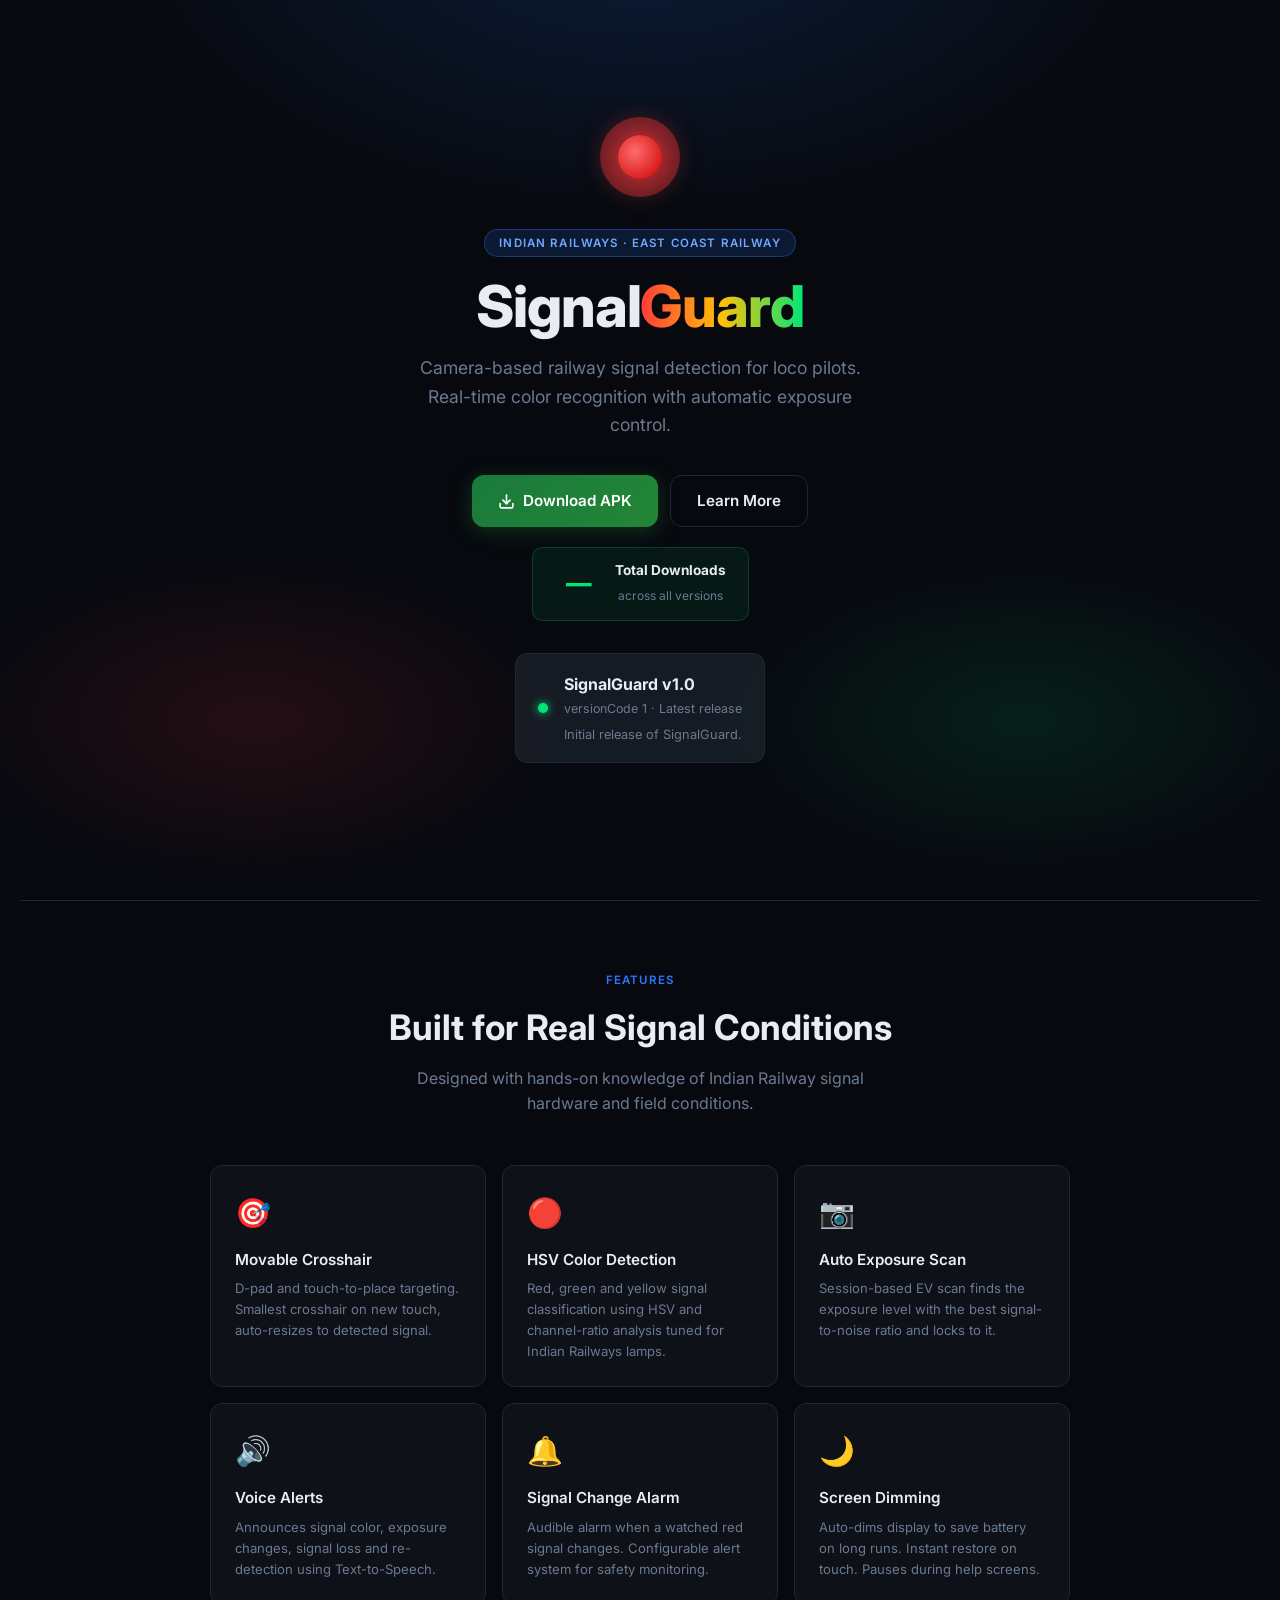
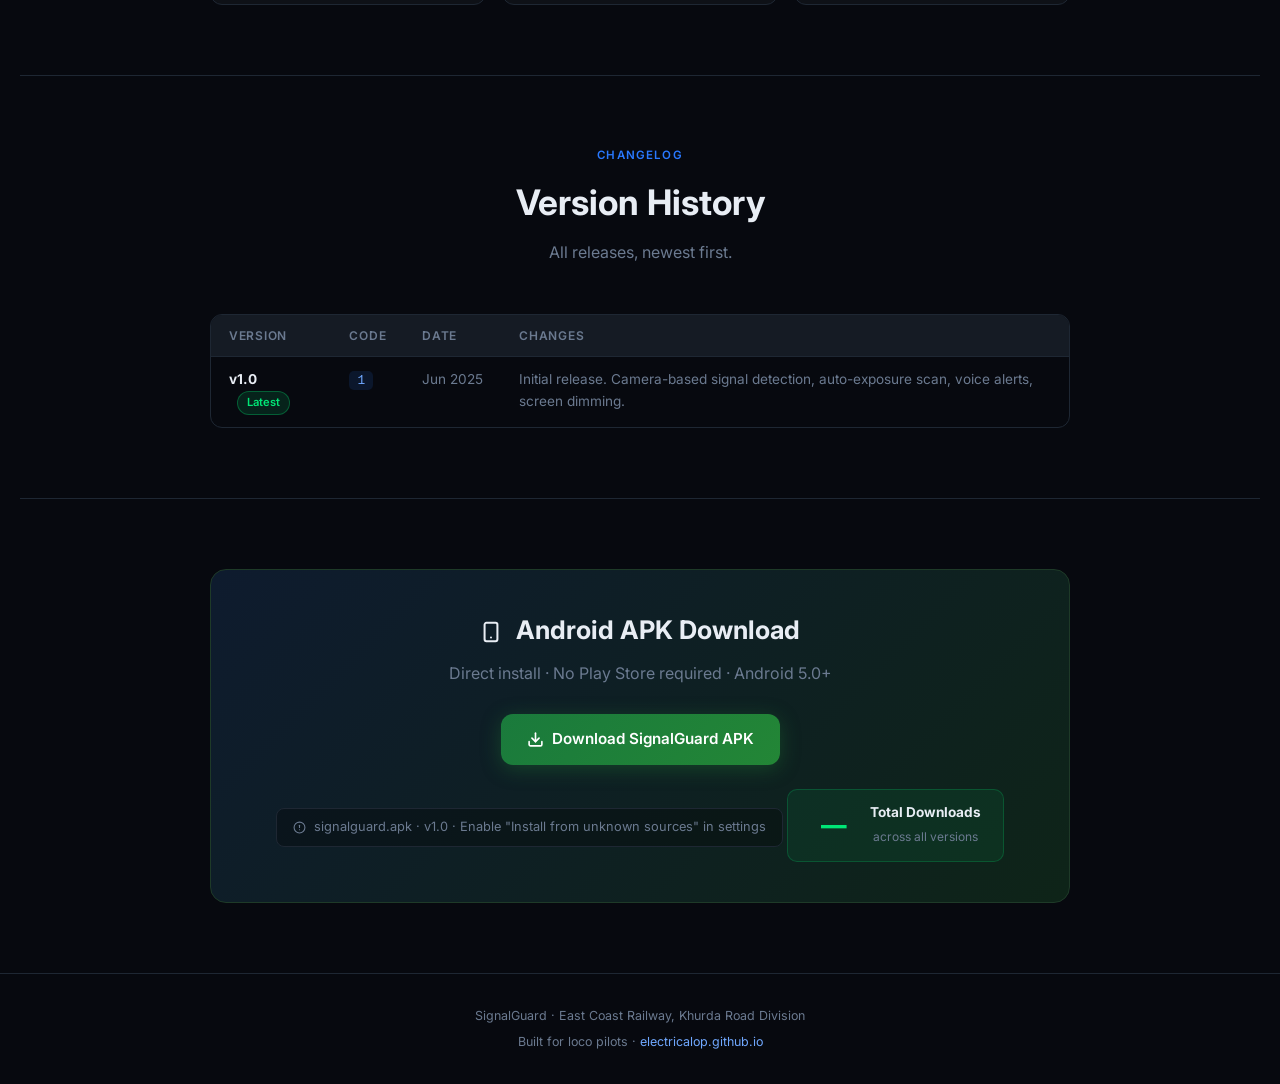
==== index.html @ e1ad4a29 "Update index.html" ====
<!DOCTYPE html>
<html lang="en">
<head>
<meta charset="UTF-8"/>
<meta name="viewport" content="width=device-width, initial-scale=1.0"/>
<title>SignalGuard – Railway Signal Detector</title>
<style>
@import url('https://fonts.googleapis.com/css2?family=Inter:wght@400;500;600;700;800&display=swap');
:root{--bg:#07090f;--s1:#0e1117;--s2:#151b24;--border:#1e2733;--red:#ff3b3b;--yellow:#ffc107;--green:#00e676;--blue:#2979ff;--text:#e8edf4;--muted:#6b7a90;--r:12px}
*,*::before,*::after{box-sizing:border-box;margin:0;padding:0}
body{background:var(--bg);color:var(--text);font-family:'Inter',system-ui,sans-serif;line-height:1.6;overflow-x:hidden}

/* HERO */
.hero{position:relative;min-height:100vh;display:flex;flex-direction:column;align-items:center;justify-content:center;text-align:center;padding:60px 20px 80px;overflow:hidden}
.hero::before{content:'';position:absolute;inset:0;background:radial-gradient(ellipse 60% 50% at 50% -10%,rgba(41,121,255,.18) 0%,transparent 70%),radial-gradient(ellipse 40% 30% at 20% 80%,rgba(255,59,59,.12) 0%,transparent 60%),radial-gradient(ellipse 40% 30% at 80% 80%,rgba(0,230,118,.10) 0%,transparent 60%);pointer-events:none}

/* Signal lamp */
.signal-lamp{position:relative;width:80px;height:80px;margin:0 auto 32px}
.signal-lamp .ring{position:absolute;inset:0;border-radius:50%;animation:pulse 2.4s ease-in-out infinite}
.signal-lamp .ring:nth-child(1){background:rgba(255,59,59,.25);animation-delay:0s}
.signal-lamp .ring:nth-child(2){background:rgba(255,59,59,.15);animation-delay:.3s}
.signal-lamp .core{position:absolute;inset:18px;border-radius:50%;background:radial-gradient(circle at 38% 38%,#ff6b6b,#cc0000);box-shadow:0 0 28px 8px rgba(255,59,59,.6)}
@keyframes pulse{0%,100%{transform:scale(1);opacity:1}50%{transform:scale(1.4);opacity:0}}

.hero-tag{display:inline-block;background:rgba(41,121,255,.15);border:1px solid rgba(41,121,255,.35);color:#70a8ff;font-size:.72rem;font-weight:600;letter-spacing:.1em;text-transform:uppercase;padding:4px 14px;border-radius:20px;margin-bottom:18px}
.hero h1{font-size:clamp(2rem,8vw,3.6rem);font-weight:800;letter-spacing:-.02em;line-height:1.1;margin-bottom:16px}
.hero h1 span{background:linear-gradient(90deg,var(--red),var(--yellow) 50%,var(--green));-webkit-background-clip:text;-webkit-text-fill-color:transparent;background-clip:text}
.hero p{font-size:clamp(.9rem,2.5vw,1.1rem);color:var(--muted);max-width:480px;margin:0 auto 36px}

/* Buttons */
.btn-row{display:flex;gap:12px;justify-content:center;flex-wrap:wrap}
.btn{display:inline-flex;align-items:center;gap:8px;padding:13px 26px;border-radius:var(--r);font-size:.95rem;font-weight:600;text-decoration:none;cursor:pointer;border:none;transition:filter .15s,transform .12s}
.btn:hover{filter:brightness(1.12);transform:translateY(-1px)}
.btn:active{transform:translateY(0);filter:brightness(.95)}
.btn-primary{background:linear-gradient(135deg,#1a7a3c,#238636);color:#fff;box-shadow:0 4px 20px rgba(35,134,54,.35)}
.btn-outline{background:transparent;color:var(--text);border:1px solid var(--border)}

/* Counter */
.dl-counter{display:inline-flex;align-items:center;gap:12px;background:rgba(0,230,118,.07);border:1px solid rgba(0,230,118,.2);border-radius:10px;padding:12px 22px;margin-top:20px}
.dl-counter .count-num{font-size:1.6rem;font-weight:800;color:var(--green);min-width:48px;text-align:center;letter-spacing:-.02em}
.dl-counter .count-label strong{display:block;color:var(--text);font-size:.85rem}
.dl-counter .count-label span{font-size:.75rem;color:var(--muted)}

/* Version card */
.version-card{margin:32px auto 0;max-width:420px;background:var(--s2);border:1px solid var(--border);border-radius:var(--r);padding:18px 22px;text-align:left;display:flex;align-items:center;gap:16px}
.ver-dot{width:10px;height:10px;border-radius:50%;background:var(--green);box-shadow:0 0 8px var(--green);flex-shrink:0}
.ver-info{flex:1}
.ver-info strong{font-size:1rem}
.ver-info small{color:var(--muted);font-size:.78rem;display:block;margin-top:2px}
#ver-changelog{color:var(--muted);font-size:.8rem;margin-top:6px;line-height:1.5}

/* Section */
section{max-width:900px;margin:0 auto;padding:70px 20px}
.section-label{text-align:center;font-size:.72rem;font-weight:600;letter-spacing:.1em;text-transform:uppercase;color:var(--blue);margin-bottom:10px}
section>h2{text-align:center;font-size:clamp(1.5rem,4vw,2.2rem);font-weight:700;margin-bottom:10px}
section>.sub{text-align:center;color:var(--muted);max-width:500px;margin:0 auto 48px}

/* Feature grid */
.feature-grid{display:grid;grid-template-columns:repeat(auto-fit,minmax(220px,1fr));gap:16px}
.feature-card{background:var(--s1);border:1px solid var(--border);border-radius:var(--r);padding:24px;transition:border-color .2s,transform .2s}
.feature-card:hover{border-color:rgba(41,121,255,.4);transform:translateY(-3px)}
.feature-icon{font-size:1.8rem;margin-bottom:12px}
.feature-card h3{font-size:.95rem;font-weight:600;margin-bottom:6px}
.feature-card p{font-size:.82rem;color:var(--muted)}

/* Divider */
.divider{border:none;border-top:1px solid var(--border);margin:0 20px}

/* History table */
.history-wrap{overflow-x:auto;border-radius:var(--r);border:1px solid var(--border)}
table{width:100%;border-collapse:collapse;font-size:.85rem}
thead tr{background:var(--s2);border-bottom:1px solid var(--border)}
th{padding:11px 18px;text-align:left;font-weight:600;color:var(--muted);font-size:.75rem;text-transform:uppercase;letter-spacing:.06em}
td{padding:12px 18px;border-bottom:1px solid #111820;vertical-align:top}
tr:last-child td{border-bottom:none}
tr:hover td{background:rgba(255,255,255,.02)}
.tag-latest{display:inline-block;background:rgba(0,230,118,.12);border:1px solid rgba(0,230,118,.3);color:var(--green);font-size:.7rem;font-weight:600;padding:2px 9px;border-radius:12px;margin-left:8px;vertical-align:middle}
.code-tag{font-family:monospace;background:rgba(41,121,255,.12);color:#70a8ff;padding:2px 8px;border-radius:5px;font-size:.8rem}
.note{color:var(--muted)}

/* Download box */
.download-box{background:linear-gradient(135deg,#0e1b2e,#0e2418);border:1px solid #1e3a28;border-radius:16px;padding:40px 32px;text-align:center}
.download-box h2{font-size:1.6rem;font-weight:700;margin-bottom:10px}
.download-box>p{color:var(--muted);margin-bottom:28px}
.file-info{display:inline-flex;align-items:center;gap:8px;background:rgba(0,0,0,.3);border:1px solid var(--border);border-radius:8px;padding:8px 16px;font-size:.8rem;color:var(--muted);margin-top:16px}

/* Footer */
footer{border-top:1px solid var(--border);text-align:center;padding:32px 20px;font-size:.78rem;color:var(--muted)}
footer a{color:#70a8ff;text-decoration:none}
footer a:hover{text-decoration:underline}

/* Mobile */
@media(max-width:480px){
  .btn{padding:11px 18px;font-size:.88rem}
  .download-box{padding:28px 18px}
  .dl-counter{padding:10px 16px}
}
</style>
</head>
<body>

<div class="hero">
  <div class="signal-lamp">
    <div class="ring"></div>
    <div class="ring"></div>
    <div class="core"></div>
  </div>
  <div class="hero-tag">Indian Railways · East Coast Railway</div>
  <h1>Signal<span>Guard</span></h1>
  <p>Camera-based railway signal detection for loco pilots. Real-time color recognition with automatic exposure control.</p>
  <div class="btn-row">
    <a id="dl-btn" class="btn btn-primary" href="signalguard.apk" download>
      <svg width="17" height="17" viewBox="0 0 24 24" fill="none" stroke="currentColor" stroke-width="2.3" stroke-linecap="round"><path d="M21 15v4a2 2 0 0 1-2 2H5a2 2 0 0 1-2-2v-4"/><polyline points="7 10 12 15 17 10"/><line x1="12" y1="15" x2="12" y2="3"/></svg>
      Download APK
    </a>
    <a class="btn btn-outline" href="#features">Learn More</a>
  </div>
  <div class="dl-counter">
    <div class="count-num" id="hero-count">…</div>
    <div class="count-label">
      <strong>Total Downloads</strong>
      <span>across all versions</span>
    </div>
  </div>
  <div class="version-card">
    <div class="ver-dot"></div>
    <div class="ver-info">
      <strong id="ver-name">SignalGuard v1.0</strong>
      <small id="ver-sub">versionCode 1 · Latest release</small>
      <div id="ver-changelog">Initial release of SignalGuard.</div>
    </div>
  </div>
</div>

<hr class="divider"/>
<section id="features">
  <div class="section-label">Features</div>
  <h2>Built for Real Signal Conditions</h2>
  <p class="sub">Designed with hands-on knowledge of Indian Railway signal hardware and field conditions.</p>
  <div class="feature-grid">
    <div class="feature-card"><div class="feature-icon">🎯</div><h3>Movable Crosshair</h3><p>D-pad and touch-to-place targeting. Smallest crosshair on new touch, auto-resizes to detected signal.</p></div>
    <div class="feature-card"><div class="feature-icon">🔴</div><h3>HSV Color Detection</h3><p>Red, green and yellow signal classification using HSV and channel-ratio analysis tuned for Indian Railways lamps.</p></div>
    <div class="feature-card"><div class="feature-icon">📷</div><h3>Auto Exposure Scan</h3><p>Session-based EV scan finds the exposure level with the best signal-to-noise ratio and locks to it.</p></div>
    <div class="feature-card"><div class="feature-icon">🔊</div><h3>Voice Alerts</h3><p>Announces signal color, exposure changes, signal loss and re-detection using Text-to-Speech.</p></div>
    <div class="feature-card"><div class="feature-icon">🔔</div><h3>Signal Change Alarm</h3><p>Audible alarm when a watched red signal changes. Configurable alert system for safety monitoring.</p></div>
    <div class="feature-card"><div class="feature-icon">🌙</div><h3>Screen Dimming</h3><p>Auto-dims display to save battery on long runs. Instant restore on touch. Pauses during help screens.</p></div>
  </div>
</section>

<hr class="divider"/>
<section id="changelog">
  <div class="section-label">Changelog</div>
  <h2>Version History</h2>
  <p class="sub">All releases, newest first.</p>
  <div class="history-wrap">
    <table>
      <thead><tr><th>Version</th><th>Code</th><th>Date</th><th>Changes</th></tr></thead>
      <tbody id="history-body"></tbody>
    </table>
  </div>
</section>

<hr class="divider"/>
<section id="download">
  <div class="download-box">
    <h2>
      <svg style="vertical-align:middle;margin-right:8px" width="22" height="22" viewBox="0 0 24 24" fill="none" stroke="currentColor" stroke-width="2.2" stroke-linecap="round"><rect x="5" y="2" width="14" height="20" rx="2"/><line x1="12" y1="18" x2="12" y2="18.01"/></svg>
      Android APK Download
    </h2>
    <p>Direct install · No Play Store required · Android 5.0+</p>
    <div class="btn-row">
      <a id="dl-btn2" class="btn btn-primary" href="signalguard.apk" download>
        <svg width="17" height="17" viewBox="0 0 24 24" fill="none" stroke="currentColor" stroke-width="2.3" stroke-linecap="round"><path d="M21 15v4a2 2 0 0 1-2 2H5a2 2 0 0 1-2-2v-4"/><polyline points="7 10 12 15 17 10"/><line x1="12" y1="15" x2="12" y2="3"/></svg>
        Download SignalGuard APK
      </a>
    </div>
    <div class="file-info">
      <svg width="13" height="13" viewBox="0 0 24 24" fill="none" stroke="currentColor" stroke-width="2" stroke-linecap="round"><circle cx="12" cy="12" r="10"/><line x1="12" y1="8" x2="12" y2="12"/><line x1="12" y1="16" x2="12.01" y2="16"/></svg>
      <span id="file-info-text">signalguard.apk · Enable "Install from unknown sources" in settings</span>
    </div>
    <div class="dl-counter" style="margin-top:24px;justify-content:center">
      <div class="count-num" id="box-count">…</div>
      <div class="count-label">
        <strong>Total Downloads</strong>
        <span>across all versions</span>
      </div>
    </div>
  </div>
</section>

<footer>
  <p>SignalGuard · East Coast Railway, Khurda Road Division</p>
  <p style="margin-top:6px">Built for loco pilots · <a href="https://electricalop.github.io">electricalop.github.io</a></p>
</footer>

<script>
// ── Version history ──────────────────────────────────────────────────────────
const HISTORY = [
  { version:"1.0", code:1, date:"Jun 2025", notes:"Initial release. Camera-based signal detection, auto-exposure scan, voice alerts, screen dimming.", latest:true }
];

const tbody = document.getElementById("history-body");
HISTORY.forEach(h => {
  const tr = document.createElement("tr");
  tr.innerHTML = `<td><strong>v${h.version}</strong>${h.latest?'<span class="tag-latest">Latest</span>':''}</td><td><span class="code-tag">${h.code}</span></td><td style="white-space:nowrap" class="note">${h.date}</td><td class="note">${h.notes}</td>`;
  tbody.appendChild(tr);
});

// ── version.json ─────────────────────────────────────────────────────────────
fetch("version.json?t="+Date.now())
  .then(r=>r.json())
  .then(d=>{
    document.getElementById("ver-name").textContent = "SignalGuard v"+d.versionName;
    document.getElementById("ver-sub").textContent  = "versionCode "+d.versionCode+" · Latest release";
    document.getElementById("ver-changelog").textContent = d.changelog;
    document.getElementById("file-info-text").textContent = 'signalguard.apk · v'+d.versionName+' · Enable "Install from unknown sources" in settings';
  }).catch(()=>{});

// ── Download counter via hits.sh (free, no signup) ───────────────────────────
// ── Download counter using api.counterapi.dev ────────────────────────────────
const NS   = "electricalop";
const KEY  = "signalguard-apk";
const BASE = `https://api.counterapi.dev/v1/${NS}/${KEY}`;

function setCount(n) {
  const display = n >= 1000 ? (n/1000).toFixed(1)+"k" : String(n);
  document.getElementById("hero-count").textContent = display;
  document.getElementById("box-count").textContent  = display;
}

// READ count on page load — use /info which does NOT increment
fetch(BASE + "/info")
  .then(r => r.json())
  .then(d => {
    // counterapi returns { count: N } on /info
    const val = d.count ?? d.value ?? d.data?.count;
    if (typeof val === "number") setCount(val);
    else {
      // fallback: if /info unsupported, try root GET
      return fetch(BASE).then(r=>r.json()).then(d2=>{
        const v2 = d2.count ?? d2.value;
        if (typeof v2 === "number") setCount(v2);
      });
    }
  })
  .catch(() => {
    // /info failed — silently show dash
    document.getElementById("hero-count").textContent = "—";
    document.getElementById("box-count").textContent  = "—";
  });

// INCREMENT only on actual download click
let clicked = false; // prevent double-count if user clicks twice fast
function trackDownload() {
  if (clicked) return;
  clicked = true;
  fetch(BASE + "/up")
    .then(r => r.json())
    .then(d => {
      const val = d.count ?? d.value;
      if (typeof val === "number") setCount(val);
    })
    .catch(() => {})
    .finally(() => { setTimeout(() => { clicked = false; }, 3000); });
}

document.getElementById("dl-btn").addEventListener("click",  trackDownload);
document.getElementById("dl-btn2").addEventListener("click", trackDownload);
</script>
</body>
</html>
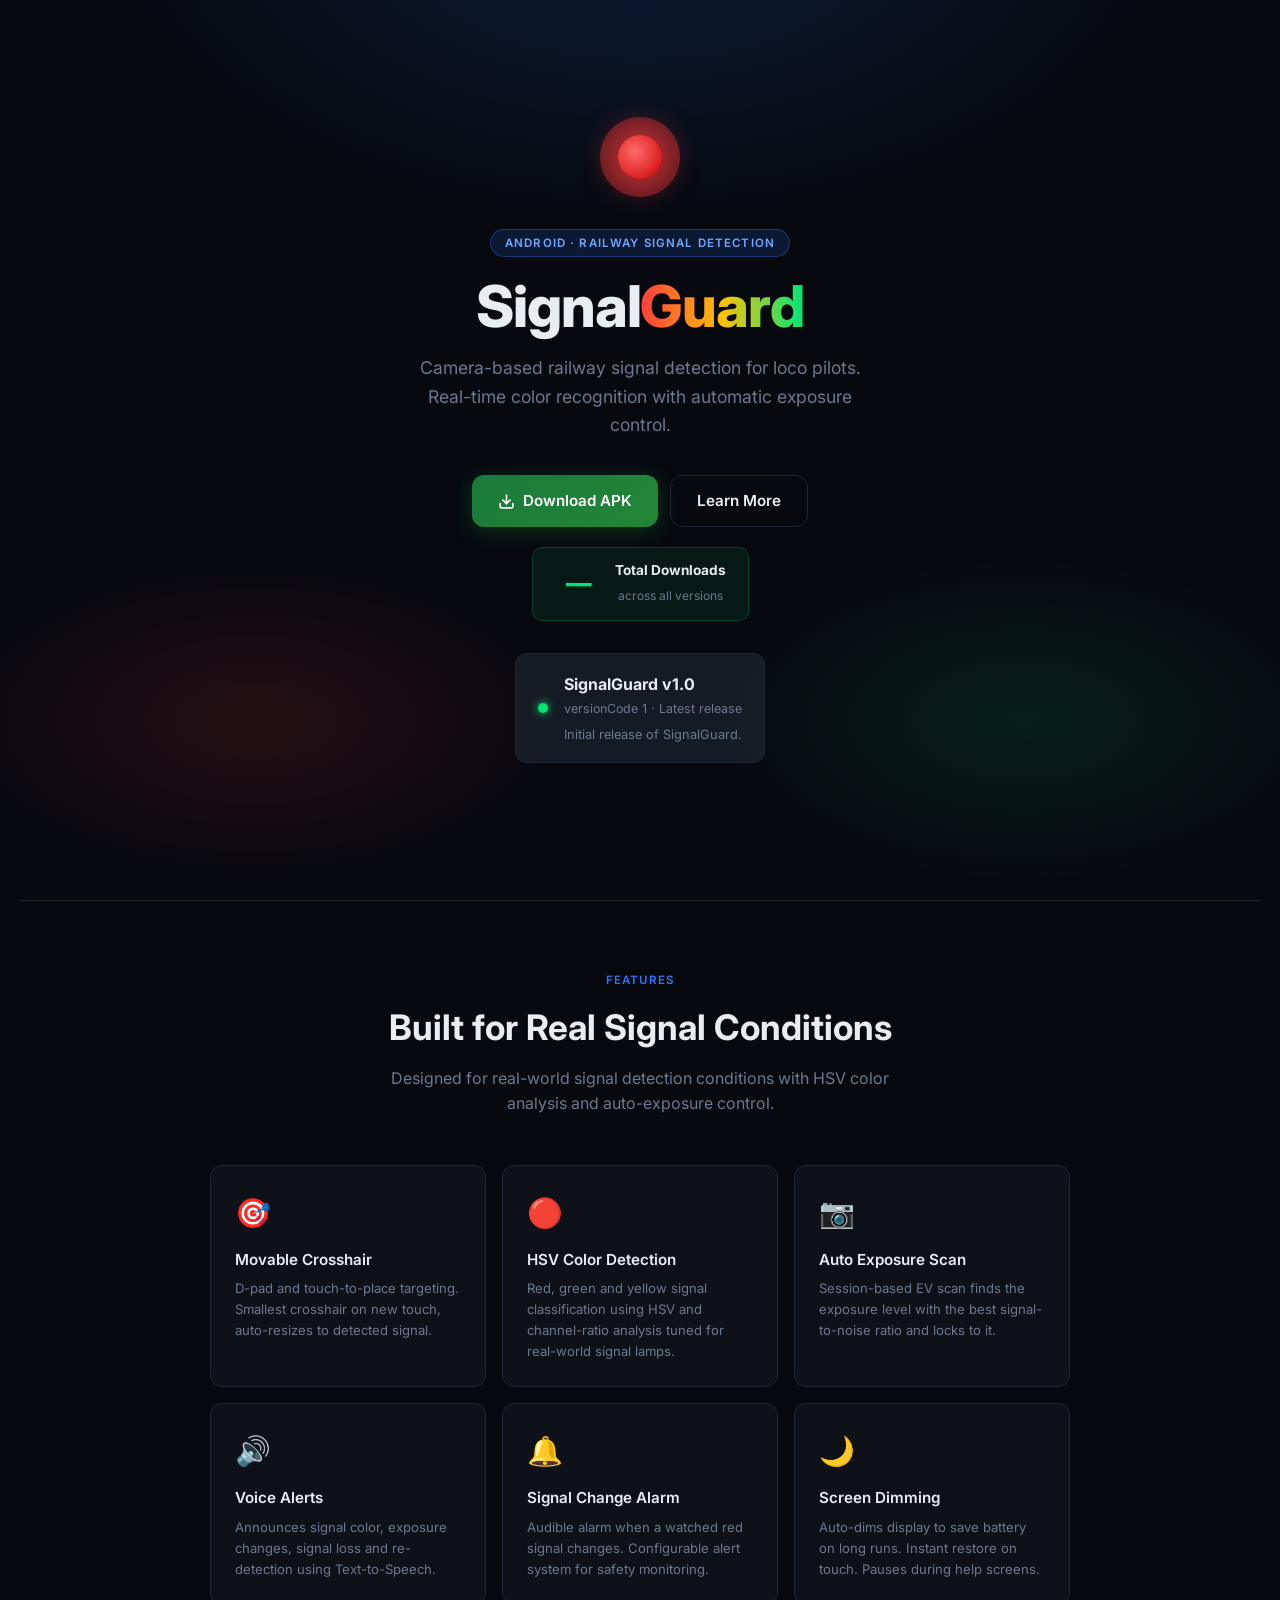
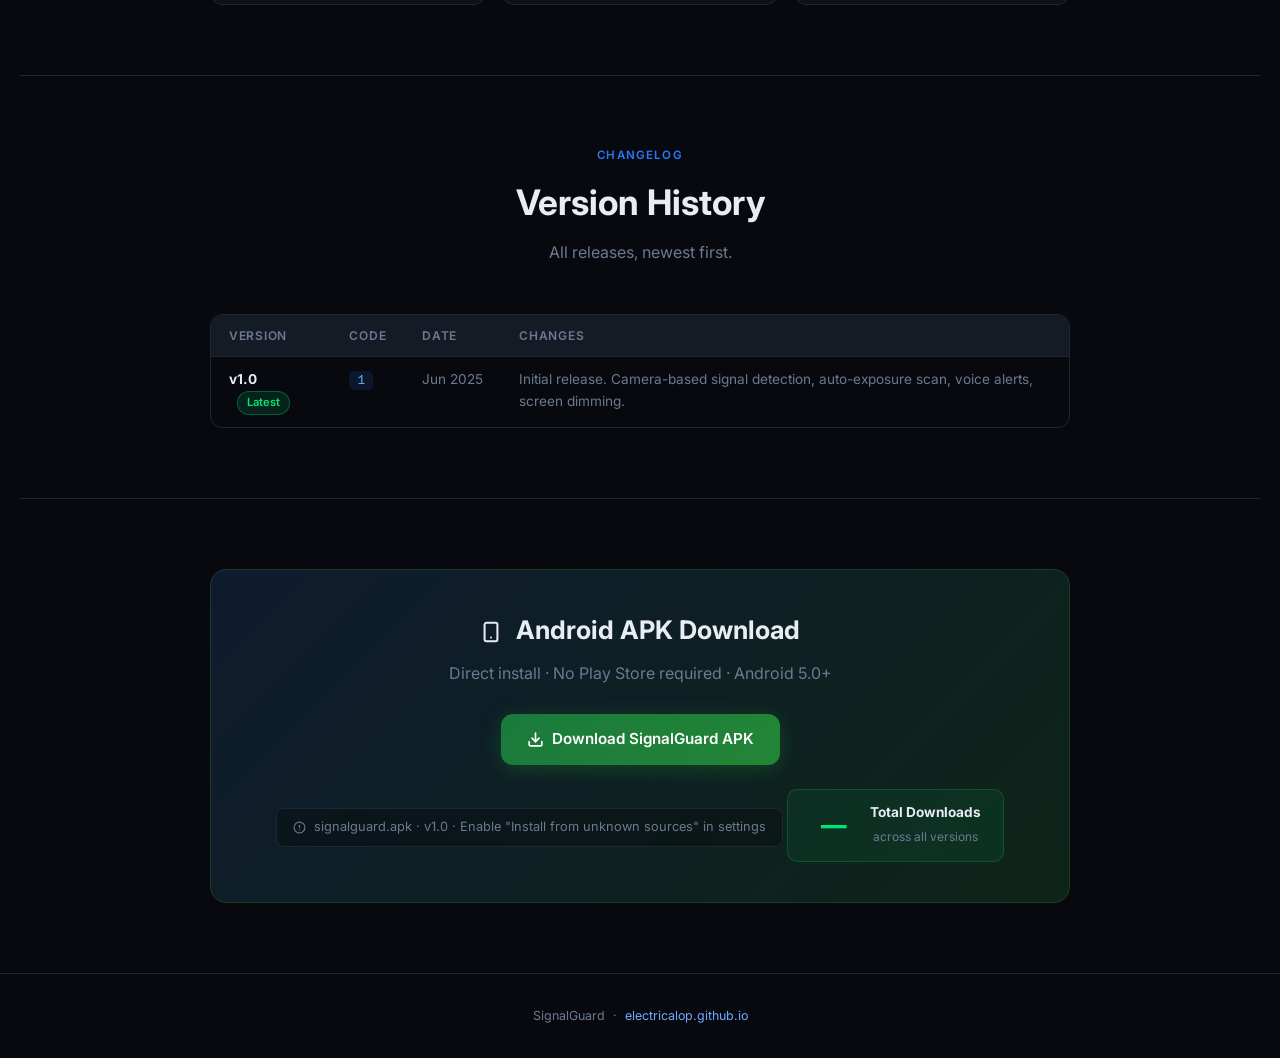
==== commit d89794ce: "Update index.html" ====
--- a/index.html
+++ b/index.html
@@ -105,7 +105,7 @@
     <div class="ring"></div>
     <div class="core"></div>
   </div>
-  <div class="hero-tag">Indian Railways · East Coast Railway</div>
+  <div class="hero-tag">Android · Railway Signal Detection</div>
   <h1>Signal<span>Guard</span></h1>
   <p>Camera-based railway signal detection for loco pilots. Real-time color recognition with automatic exposure control.</p>
   <div class="btn-row">
@@ -136,10 +136,10 @@
 <section id="features">
   <div class="section-label">Features</div>
   <h2>Built for Real Signal Conditions</h2>
-  <p class="sub">Designed with hands-on knowledge of Indian Railway signal hardware and field conditions.</p>
+  <p class="sub">Designed for real-world signal detection conditions with HSV color analysis and auto-exposure control.</p>
   <div class="feature-grid">
     <div class="feature-card"><div class="feature-icon">🎯</div><h3>Movable Crosshair</h3><p>D-pad and touch-to-place targeting. Smallest crosshair on new touch, auto-resizes to detected signal.</p></div>
-    <div class="feature-card"><div class="feature-icon">🔴</div><h3>HSV Color Detection</h3><p>Red, green and yellow signal classification using HSV and channel-ratio analysis tuned for Indian Railways lamps.</p></div>
+    <div class="feature-card"><div class="feature-icon">🔴</div><h3>HSV Color Detection</h3><p>Red, green and yellow signal classification using HSV and channel-ratio analysis tuned for real-world signal lamps.</p></div>
     <div class="feature-card"><div class="feature-icon">📷</div><h3>Auto Exposure Scan</h3><p>Session-based EV scan finds the exposure level with the best signal-to-noise ratio and locks to it.</p></div>
     <div class="feature-card"><div class="feature-icon">🔊</div><h3>Voice Alerts</h3><p>Announces signal color, exposure changes, signal loss and re-detection using Text-to-Speech.</p></div>
     <div class="feature-card"><div class="feature-icon">🔔</div><h3>Signal Change Alarm</h3><p>Audible alarm when a watched red signal changes. Configurable alert system for safety monitoring.</p></div>
@@ -189,8 +189,7 @@
 </section>
 
 <footer>
-  <p>SignalGuard · East Coast Railway, Khurda Road Division</p>
-  <p style="margin-top:6px">Built for loco pilots · <a href="https://electricalop.github.io">electricalop.github.io</a></p>
+  <p>SignalGuard &nbsp;·&nbsp; <a href="https://electricalop.github.io">electricalop.github.io</a></p>
 </footer>
 
 <script>
@@ -218,6 +217,11 @@
 
 // ── Download counter via hits.sh (free, no signup) ───────────────────────────
 // ── Download counter using api.counterapi.dev ────────────────────────────────
+// Strategy: /up is the only reliable endpoint (returns correct count).
+// Page load: call /up once per browser session (not per reload) using sessionStorage.
+// This means the first tab-open increments by 1, but reloads just read from cache.
+// Download click: always increments.
+
 const NS   = "electricalop";
 const KEY  = "signalguard-apk";
 const BASE = `https://api.counterapi.dev/v1/${NS}/${KEY}`;
@@ -228,40 +232,43 @@
   document.getElementById("box-count").textContent  = display;
 }
 
-// READ count on page load — use /info which does NOT increment
-fetch(BASE + "/info")
+// Fetch fresh count from server on every page load — no caching
+fetch(BASE + "/up?amount=0")
   .then(r => r.json())
   .then(d => {
-    // counterapi returns { count: N } on /info
-    const val = d.count ?? d.value ?? d.data?.count;
-    if (typeof val === "number") setCount(val);
+    const val = typeof d.count === "number" ? d.count
+              : typeof d.value === "number" ? d.value
+              : null;
+    if (val !== null) setCount(val);
     else {
-      // fallback: if /info unsupported, try root GET
+      // fallback plain GET
       return fetch(BASE).then(r=>r.json()).then(d2=>{
-        const v2 = d2.count ?? d2.value;
-        if (typeof v2 === "number") setCount(v2);
+        const v2 = typeof d2.count === "number" ? d2.count
+                 : typeof d2.value === "number" ? d2.value : null;
+        if (v2 !== null) setCount(v2);
       });
     }
   })
   .catch(() => {
-    // /info failed — silently show dash
     document.getElementById("hero-count").textContent = "—";
     document.getElementById("box-count").textContent  = "—";
   });
 
-// INCREMENT only on actual download click
-let clicked = false; // prevent double-count if user clicks twice fast
+// Increment on download click — debounced 3s to prevent double-tap
+let dlBusy = false;
 function trackDownload() {
-  if (clicked) return;
-  clicked = true;
+  if (dlBusy) return;
+  dlBusy = true;
   fetch(BASE + "/up")
     .then(r => r.json())
     .then(d => {
-      const val = d.count ?? d.value;
-      if (typeof val === "number") setCount(val);
+      const val = typeof d.count === "number" ? d.count
+                : typeof d.value === "number" ? d.value
+                : null;
+      if (val !== null) setCount(val);
     })
     .catch(() => {})
-    .finally(() => { setTimeout(() => { clicked = false; }, 3000); });
+    .finally(() => { setTimeout(() => { dlBusy = false; }, 3000); });
 }
 
 document.getElementById("dl-btn").addEventListener("click",  trackDownload);
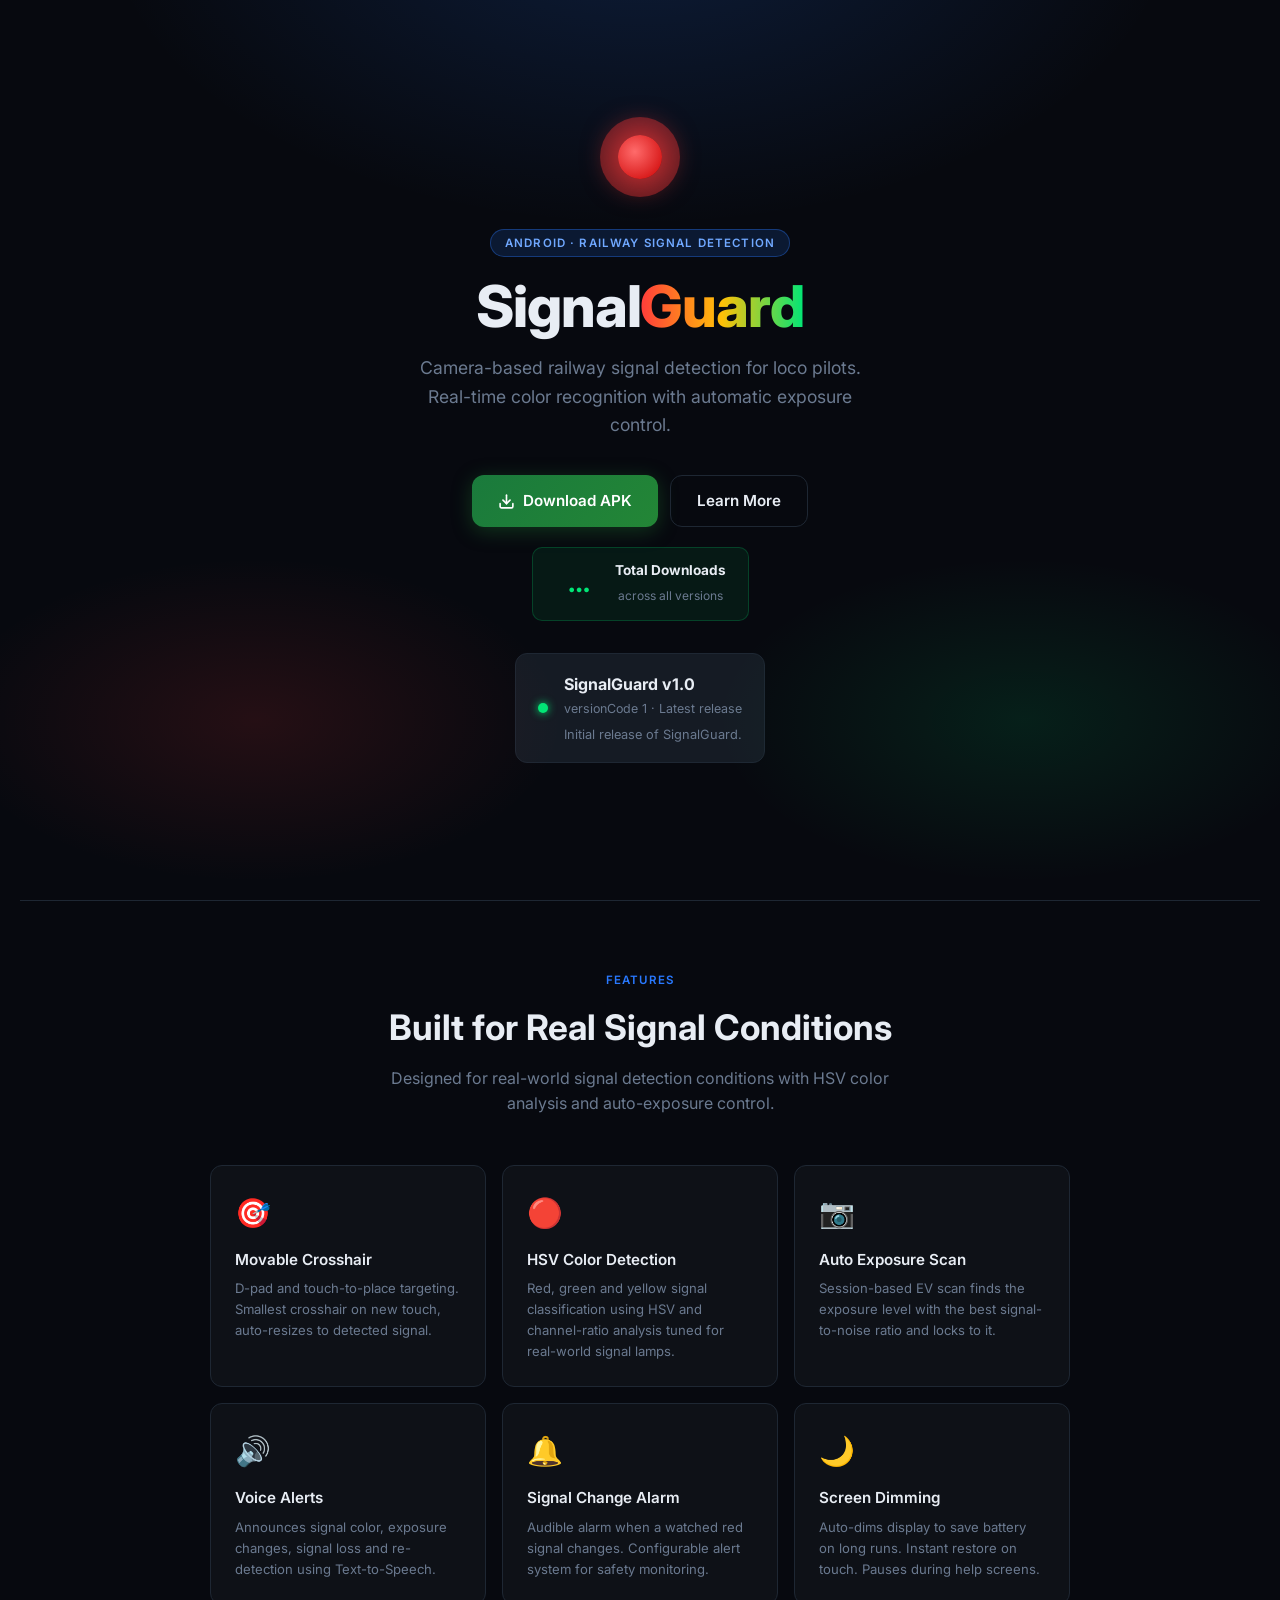
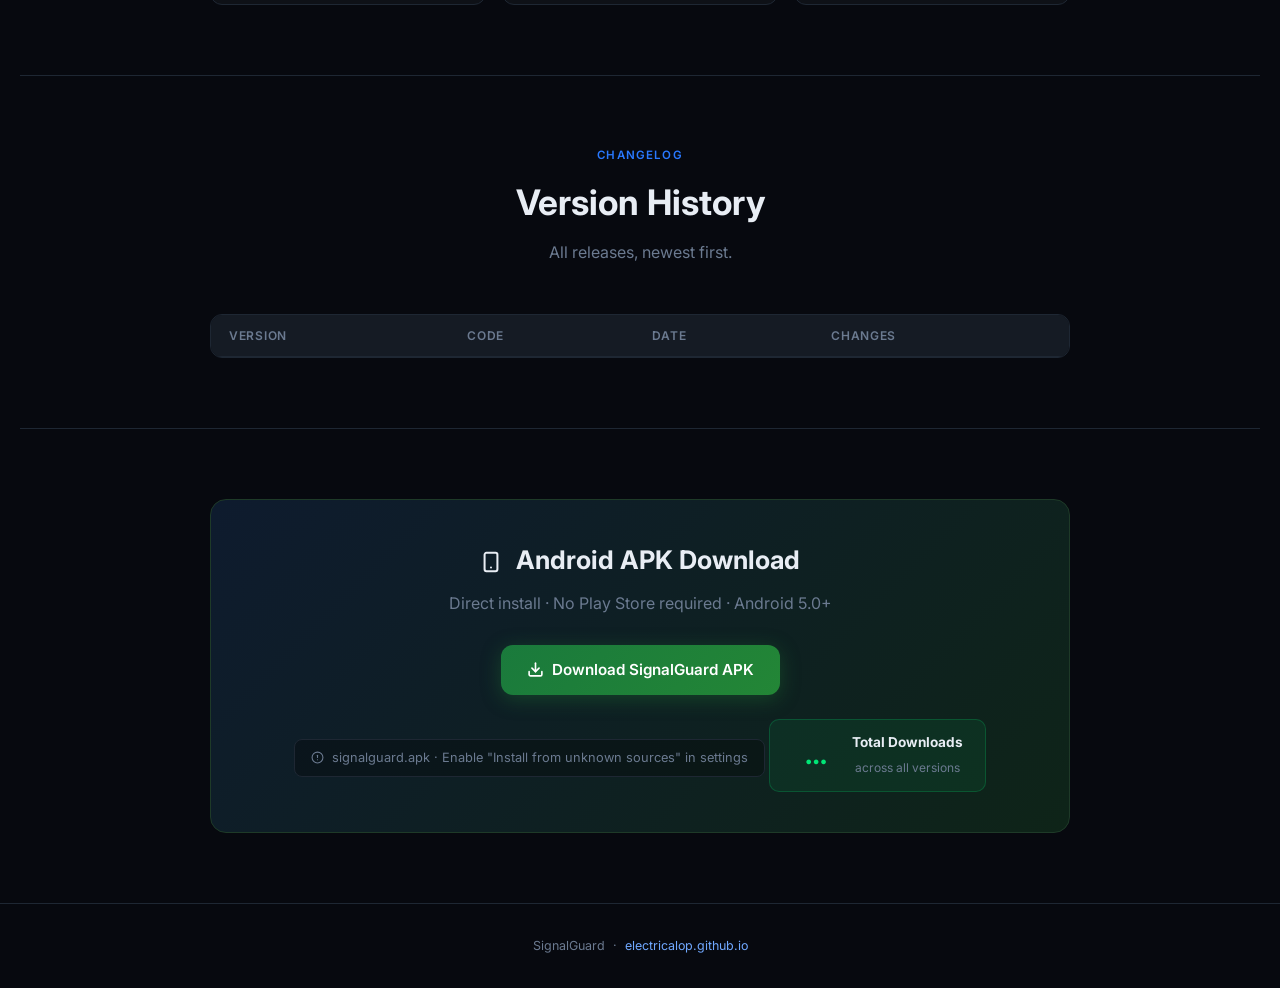
==== commit c707813b: "Update index.html" ====
--- a/index.html
+++ b/index.html
@@ -230,29 +230,43 @@
   const display = n >= 1000 ? (n/1000).toFixed(1)+"k" : String(n);
   document.getElementById("hero-count").textContent = display;
   document.getElementById("box-count").textContent  = display;
-}
-
-// Fetch fresh count from server on every page load — no caching
-fetch(BASE + "/up?amount=0")
+  try { localStorage.setItem("sg_count", String(n)); } catch(e){}
+}
+
+// Show last known count immediately from localStorage (no flash of —)
+try {
+  const saved = localStorage.getItem("sg_count");
+  if (saved) setCount(parseInt(saved, 10));
+} catch(e){}
+
+// Then fetch real count from server (plain GET = read only, no increment)
+fetch(BASE)
   .then(r => r.json())
   .then(d => {
     const val = typeof d.count === "number" ? d.count
-              : typeof d.value === "number" ? d.value
-              : null;
-    if (val !== null) setCount(val);
-    else {
-      // fallback plain GET
-      return fetch(BASE).then(r=>r.json()).then(d2=>{
-        const v2 = typeof d2.count === "number" ? d2.count
-                 : typeof d2.value === "number" ? d2.value : null;
-        if (v2 !== null) setCount(v2);
-      });
-    }
+              : typeof d.value === "number" ? d.value : null;
+    if (val !== null && val > 0) setCount(val);
   })
-  .catch(() => {
-    document.getElementById("hero-count").textContent = "—";
-    document.getElementById("box-count").textContent  = "—";
-  });
+  .catch(() => {});
+
+// Increment ONLY on download click
+let dlBusy = false;
+function trackDownload() {
+  if (dlBusy) return;
+  dlBusy = true;
+  fetch(BASE + "/up")
+    .then(r => r.json())
+    .then(d => {
+      const val = typeof d.count === "number" ? d.count
+                : typeof d.value === "number" ? d.value : null;
+      if (val !== null) setCount(val);
+    })
+    .catch(() => {})
+    .finally(() => { setTimeout(() => { dlBusy = false; }, 3000); });
+}
+
+document.getElementById("dl-btn").addEventListener("click",  trackDownload);
+document.getElementById("dl-btn2").addEventListener("click", trackDownload);
 
 // Increment on download click — debounced 3s to prevent double-tap
 let dlBusy = false;
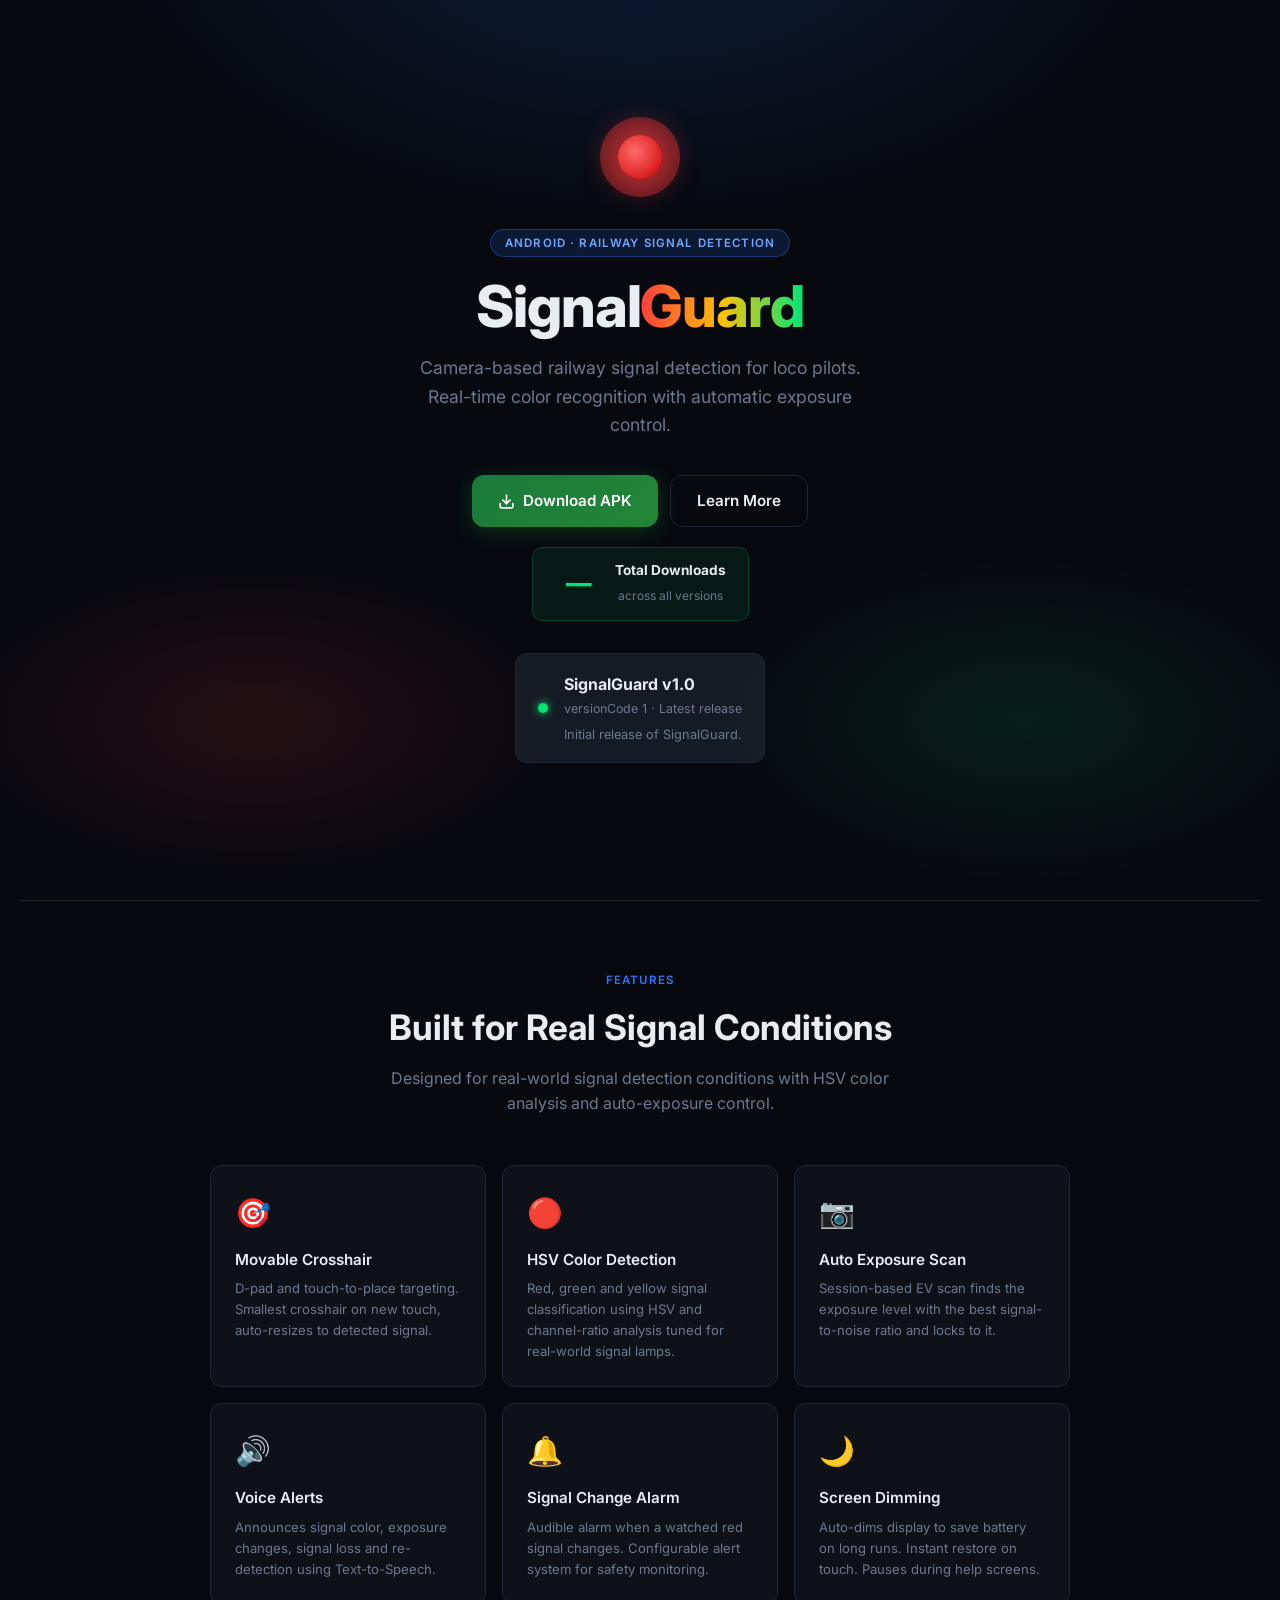
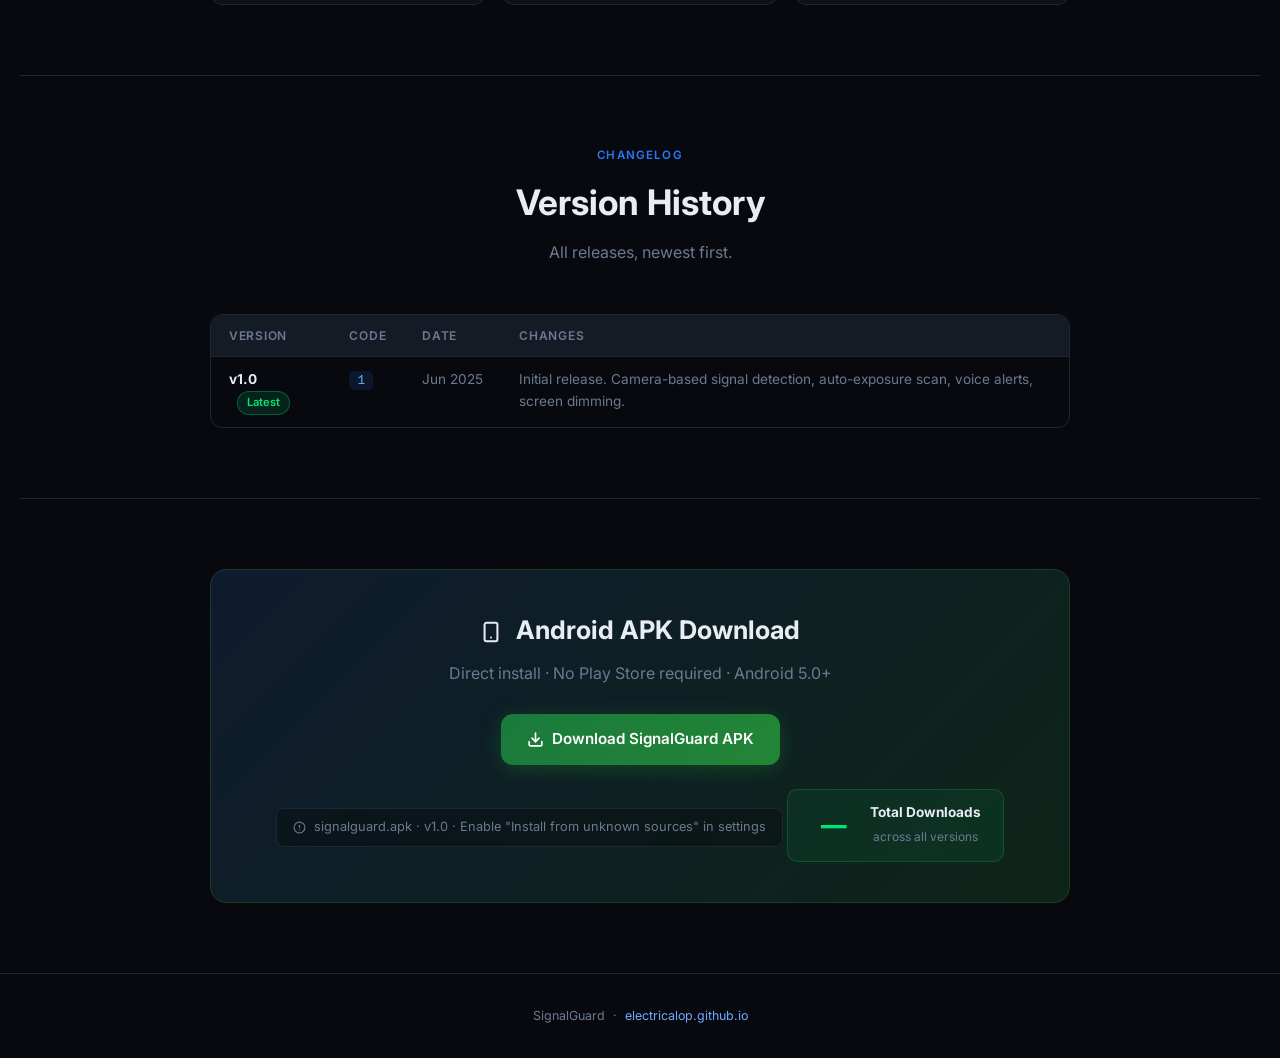
==== commit 2640f2a9: "Update index.html" ====
--- a/index.html
+++ b/index.html
@@ -215,72 +215,45 @@
     document.getElementById("file-info-text").textContent = 'signalguard.apk · v'+d.versionName+' · Enable "Install from unknown sources" in settings';
   }).catch(()=>{});
 
-// ── Download counter via hits.sh (free, no signup) ───────────────────────────
-// ── Download counter using api.counterapi.dev ────────────────────────────────
-// Strategy: /up is the only reliable endpoint (returns correct count).
-// Page load: call /up once per browser session (not per reload) using sessionStorage.
-// This means the first tab-open increments by 1, but reloads just read from cache.
-// Download click: always increments.
-
-const NS   = "electricalop";
-const KEY  = "signalguard-apk";
-const BASE = `https://api.counterapi.dev/v1/${NS}/${KEY}`;
+// ── Download counter — Firebase Realtime Database ────────────────────────────
+const DB_READ  = "https://signalguard-f946d-default-rtdb.asia-southeast1.firebasedatabase.app/.json";
+const DB_WRITE = "https://signalguard-f946d-default-rtdb.asia-southeast1.firebasedatabase.app/downloads.json";
 
 function setCount(n) {
   const display = n >= 1000 ? (n/1000).toFixed(1)+"k" : String(n);
   document.getElementById("hero-count").textContent = display;
   document.getElementById("box-count").textContent  = display;
-  try { localStorage.setItem("sg_count", String(n)); } catch(e){}
 }
 
-// Show last known count immediately from localStorage (no flash of —)
-try {
-  const saved = localStorage.getItem("sg_count");
-  if (saved) setCount(parseInt(saved, 10));
-} catch(e){}
-
-// Then fetch real count from server (plain GET = read only, no increment)
-fetch(BASE)
+// Read count on every page load — no increment
+fetch(DB_READ)
   .then(r => r.json())
   .then(d => {
-    const val = typeof d.count === "number" ? d.count
-              : typeof d.value === "number" ? d.value : null;
-    if (val !== null && val > 0) setCount(val);
+    const val = d && typeof d.downloads === "number" ? d.downloads : 0;
+    setCount(val);
   })
-  .catch(() => {});
-
-// Increment ONLY on download click
+  .catch(() => {
+    document.getElementById("hero-count").textContent = "—";
+    document.getElementById("box-count").textContent  = "—";
+  });
+
+// Increment only on download click
 let dlBusy = false;
 function trackDownload() {
   if (dlBusy) return;
   dlBusy = true;
-  fetch(BASE + "/up")
+  fetch(DB_READ)
     .then(r => r.json())
     .then(d => {
-      const val = typeof d.count === "number" ? d.count
-                : typeof d.value === "number" ? d.value : null;
-      if (val !== null) setCount(val);
+      const current = d && typeof d.downloads === "number" ? d.downloads : 0;
+      return fetch(DB_WRITE, {
+        method: "PUT",
+        headers: { "Content-Type": "application/json" },
+        body: JSON.stringify(current + 1)
+      });
     })
-    .catch(() => {})
-    .finally(() => { setTimeout(() => { dlBusy = false; }, 3000); });
-}
-
-document.getElementById("dl-btn").addEventListener("click",  trackDownload);
-document.getElementById("dl-btn2").addEventListener("click", trackDownload);
-
-// Increment on download click — debounced 3s to prevent double-tap
-let dlBusy = false;
-function trackDownload() {
-  if (dlBusy) return;
-  dlBusy = true;
-  fetch(BASE + "/up")
     .then(r => r.json())
-    .then(d => {
-      const val = typeof d.count === "number" ? d.count
-                : typeof d.value === "number" ? d.value
-                : null;
-      if (val !== null) setCount(val);
-    })
+    .then(val => { if (typeof val === "number") setCount(val); })
     .catch(() => {})
     .finally(() => { setTimeout(() => { dlBusy = false; }, 3000); });
 }
